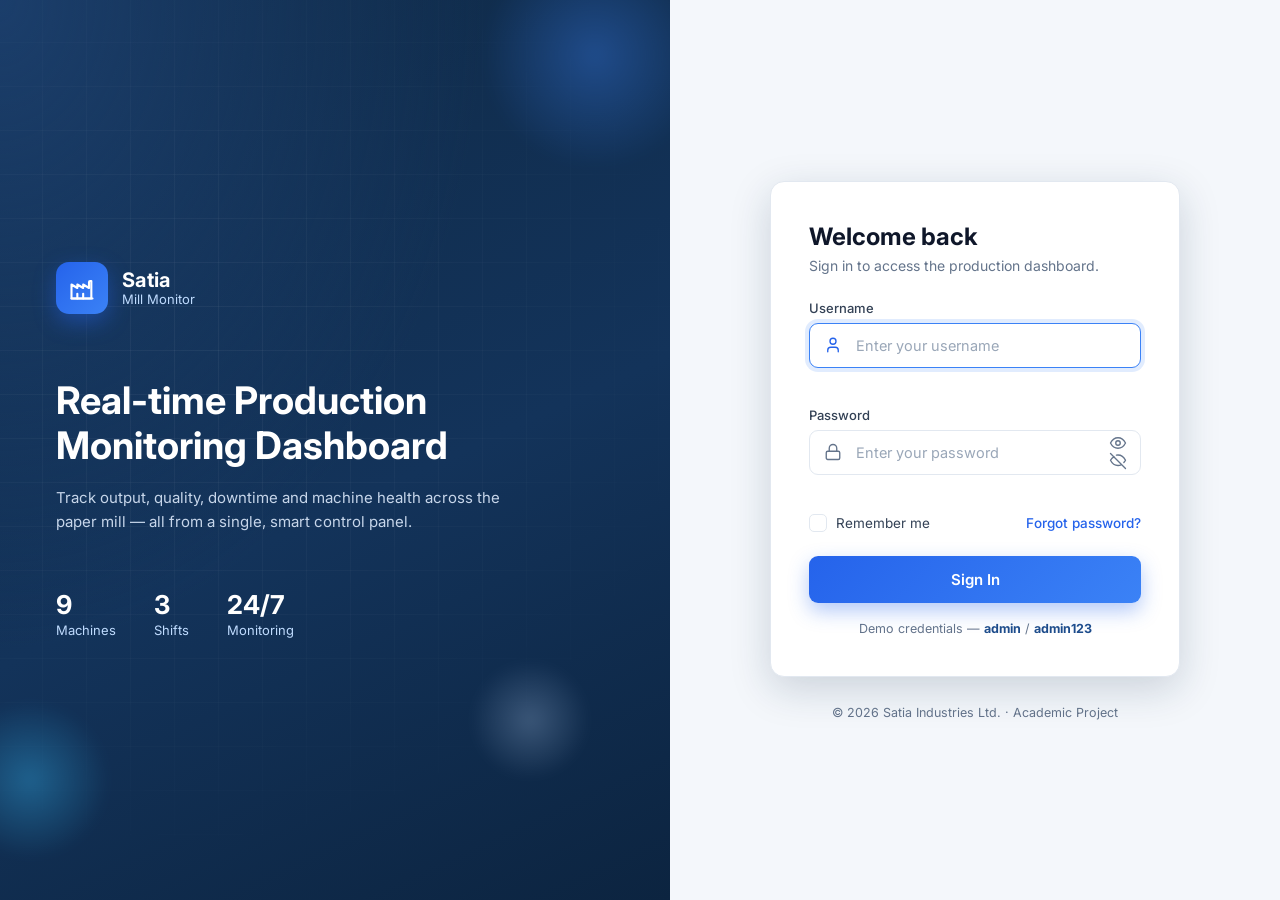
==== login/index.html @ e9e402b6 "Initial commit: Smart Paper Mill Production Monitoring Dashboard Full-stack academic / industrial-tr" ====
<!DOCTYPE html>
<html lang="en">
<head>
  <meta charset="UTF-8" />
  <meta name="viewport" content="width=device-width, initial-scale=1.0" />
  <meta name="description" content="Smart Paper Mill Production Monitoring Dashboard — Secure Login" />
  <title>Login · Smart Paper Mill Monitor</title>

  <!-- Inter font (degrades gracefully to system fonts if offline) -->
  <link rel="preconnect" href="https://fonts.googleapis.com" />
  <link rel="preconnect" href="https://fonts.gstatic.com" crossorigin />
  <link
    href="https://fonts.googleapis.com/css2?family=Inter:wght@400;500;600;700&display=swap"
    rel="stylesheet"
  />

  <link rel="stylesheet" href="style.css" />
  <link rel="stylesheet" href="../assets/theme.css" />
  <script src="../assets/theme.js"></script>
</head>
<body>
  <main class="login-wrapper">
    <!-- ============================================================= -->
    <!-- LEFT: Brand / Industrial panel                                -->
    <!-- ============================================================= -->
    <section class="brand-panel" aria-hidden="true">
      <!-- Animated blueprint grid + floating shapes -->
      <div class="blueprint-grid"></div>
      <span class="floating-shape shape-1"></span>
      <span class="floating-shape shape-2"></span>
      <span class="floating-shape shape-3"></span>

      <div class="brand-content">
        <!-- Logo placeholder (swap the SVG for your real logo) -->
        <div class="logo">
          <div class="logo-mark">
            <svg viewBox="0 0 24 24" width="28" height="28" fill="none"
                 stroke="currentColor" stroke-width="1.8"
                 stroke-linecap="round" stroke-linejoin="round">
              <path d="M3 21V9l5 3V9l5 3V9l5 3V7a1 1 0 0 1 1-1h1v15Z" />
              <path d="M3 21h18" />
              <path d="M8 21v-4" />
              <path d="M13 21v-4" />
            </svg>
          </div>
          <div class="logo-text">
            <strong>Satia</strong>
            <span>Mill Monitor</span>
          </div>
        </div>

        <div class="brand-copy">
          <h1>Real-time Production<br />Monitoring Dashboard</h1>
          <p>
            Track output, quality, downtime and machine health across the
            paper mill — all from a single, smart control panel.
          </p>
        </div>

        <ul class="brand-stats">
          <li><strong>9</strong><span>Machines</span></li>
          <li><strong>3</strong><span>Shifts</span></li>
          <li><strong>24/7</strong><span>Monitoring</span></li>
        </ul>
      </div>
    </section>

    <!-- ============================================================= -->
    <!-- RIGHT: Login form                                             -->
    <!-- ============================================================= -->
    <section class="form-panel">
      <div class="login-card">
        <!-- Compact logo shown on small screens when brand panel hides -->
        <div class="mobile-logo">
          <div class="logo-mark small">
            <svg viewBox="0 0 24 24" width="22" height="22" fill="none"
                 stroke="currentColor" stroke-width="1.8"
                 stroke-linecap="round" stroke-linejoin="round">
              <path d="M3 21V9l5 3V9l5 3V9l5 3V7a1 1 0 0 1 1-1h1v15Z" />
              <path d="M3 21h18" />
            </svg>
          </div>
          <span>Satia Mill Monitor</span>
        </div>

        <header class="card-header">
          <h2>Welcome back</h2>
          <p>Sign in to access the production dashboard.</p>
        </header>

        <!-- Global form-level message (errors / success) -->
        <div id="formMessage" class="form-message" role="alert" aria-live="polite"></div>

        <form id="loginForm" novalidate>
          <!-- Username -->
          <div class="field">
            <label for="username">Username</label>
            <div class="input-shell">
              <span class="input-icon" aria-hidden="true">
                <svg viewBox="0 0 24 24" width="18" height="18" fill="none"
                     stroke="currentColor" stroke-width="1.8"
                     stroke-linecap="round" stroke-linejoin="round">
                  <path d="M19 21v-2a4 4 0 0 0-4-4H9a4 4 0 0 0-4 4v2" />
                  <circle cx="12" cy="7" r="4" />
                </svg>
              </span>
              <input
                type="text"
                id="username"
                name="username"
                placeholder="Enter your username"
                autocomplete="username"
                required
              />
            </div>
            <small class="field-error" id="usernameError"></small>
          </div>

          <!-- Password -->
          <div class="field">
            <label for="password">Password</label>
            <div class="input-shell">
              <span class="input-icon" aria-hidden="true">
                <svg viewBox="0 0 24 24" width="18" height="18" fill="none"
                     stroke="currentColor" stroke-width="1.8"
                     stroke-linecap="round" stroke-linejoin="round">
                  <rect x="3" y="11" width="18" height="11" rx="2" />
                  <path d="M7 11V7a5 5 0 0 1 10 0v4" />
                </svg>
              </span>
              <input
                type="password"
                id="password"
                name="password"
                placeholder="Enter your password"
                autocomplete="current-password"
                required
              />
              <button type="button" class="toggle-password" id="togglePassword"
                      aria-label="Show password">
                <!-- eye -->
                <svg class="icon-eye" viewBox="0 0 24 24" width="18" height="18"
                     fill="none" stroke="currentColor" stroke-width="1.8"
                     stroke-linecap="round" stroke-linejoin="round">
                  <path d="M2 12s3.5-7 10-7 10 7 10 7-3.5 7-10 7-10-7-10-7Z" />
                  <circle cx="12" cy="12" r="3" />
                </svg>
                <!-- eye-off (hidden by default) -->
                <svg class="icon-eye-off" viewBox="0 0 24 24" width="18" height="18"
                     fill="none" stroke="currentColor" stroke-width="1.8"
                     stroke-linecap="round" stroke-linejoin="round" hidden>
                  <path d="M9.9 4.2A9.5 9.5 0 0 1 12 4c6.5 0 10 7 10 7a13.2 13.2 0 0 1-2.2 3" />
                  <path d="M6.6 6.6A13.2 13.2 0 0 0 2 11s3.5 7 10 7a9.5 9.5 0 0 0 4.1-.9" />
                  <path d="m2 2 20 20" />
                </svg>
              </button>
            </div>
            <small class="field-error" id="passwordError"></small>
          </div>

          <!-- Options row -->
          <div class="options-row">
            <label class="checkbox">
              <input type="checkbox" id="remember" name="remember" />
              <span class="checkmark"></span>
              Remember me
            </label>
            <a href="#" class="forgot-link">Forgot password?</a>
          </div>

          <!-- Submit -->
          <button type="submit" class="btn-login" id="loginBtn">
            <span class="btn-label">Sign In</span>
            <span class="btn-spinner" aria-hidden="true"></span>
          </button>

          <p class="demo-hint">
            Demo credentials — <strong>admin</strong> / <strong>admin123</strong>
          </p>
        </form>
      </div>

      <footer class="page-footer">
        &copy; 2026 Satia Industries Ltd. · Academic Project
      </footer>
    </section>
  </main>

  <script src="script.js"></script>
</body>
</html>
---- login/style.css ----
/* =================================================================
   Smart Paper Mill Production Monitoring Dashboard
   Login Page — Stylesheet
   Theme: Industrial · Modern · Blue & White · Professional
   ================================================================= */

/* ---------- Design tokens ---------- */
:root {
  /* Blues */
  --blue-900: #0f2a47;
  --blue-800: #13335a;
  --blue-700: #1e4d8c;
  --blue-600: #2563eb;
  --blue-500: #3b82f6;
  --blue-200: #bfdbfe;
  --blue-50:  #eff6ff;

  /* Neutrals */
  --white:      #ffffff;
  --bg:         #f4f7fb;
  --border:     #e2e8f0;
  --text-strong:#0f172a;
  --text-body:  #334155;
  --text-muted: #64748b;

  /* Status */
  --success: #16a34a;
  --danger:  #dc2626;

  /* System */
  --radius-card: 14px;
  --radius-input: 9px;
  --radius-btn: 9px;
  --shadow-card: 0 12px 40px rgba(15, 42, 71, 0.18);
  --shadow-soft: 0 1px 2px rgba(15, 42, 71, 0.06);
  --ease: cubic-bezier(0.4, 0, 0.2, 1);
  --font: "Inter", system-ui, -apple-system, "Segoe UI", Roboto, sans-serif;
}

/* ---------- Reset ---------- */
*,
*::before,
*::after { box-sizing: border-box; margin: 0; padding: 0; }

html, body { height: 100%; }

body {
  font-family: var(--font);
  color: var(--text-body);
  background: var(--bg);
  -webkit-font-smoothing: antialiased;
  text-rendering: optimizeLegibility;
}

/* ---------- Layout: split screen ---------- */
.login-wrapper {
  display: grid;
  grid-template-columns: 1.1fr 1fr;
  min-height: 100vh;
}

/* =================================================================
   LEFT — Brand / industrial panel
   ================================================================= */
.brand-panel {
  position: relative;
  overflow: hidden;
  display: flex;
  align-items: center;
  padding: 56px;
  color: var(--white);
  background:
    radial-gradient(120% 120% at 0% 0%, #1b3e6b 0%, transparent 60%),
    linear-gradient(155deg, var(--blue-900) 0%, var(--blue-800) 55%, #0c2440 100%);
}

/* Animated blueprint grid overlay */
.blueprint-grid {
  position: absolute;
  inset: -2px;
  background-image:
    linear-gradient(rgba(255, 255, 255, 0.05) 1px, transparent 1px),
    linear-gradient(90deg, rgba(255, 255, 255, 0.05) 1px, transparent 1px);
  background-size: 44px 44px;
  mask-image: radial-gradient(circle at 30% 40%, #000 0%, transparent 75%);
  animation: gridDrift 24s linear infinite;
}

@keyframes gridDrift {
  from { background-position: 0 0, 0 0; }
  to   { background-position: 44px 44px, 44px 44px; }
}

/* Floating soft shapes */
.floating-shape {
  position: absolute;
  border-radius: 50%;
  filter: blur(6px);
  opacity: 0.35;
  animation: float 9s ease-in-out infinite;
}
.shape-1 {
  width: 230px; height: 230px;
  top: -60px; right: -40px;
  background: radial-gradient(circle, var(--blue-500), transparent 70%);
}
.shape-2 {
  width: 160px; height: 160px;
  bottom: 40px; left: -50px;
  background: radial-gradient(circle, #38bdf8, transparent 70%);
  animation-delay: -3s;
}
.shape-3 {
  width: 120px; height: 120px;
  bottom: 120px; right: 80px;
  background: radial-gradient(circle, var(--blue-200), transparent 70%);
  animation-delay: -6s;
  opacity: 0.25;
}

@keyframes float {
  0%, 100% { transform: translateY(0) translateX(0); }
  50%      { transform: translateY(-26px) translateX(12px); }
}

/* Brand content */
.brand-content {
  position: relative;
  z-index: 2;
  max-width: 460px;
  animation: fadeUp 0.8s var(--ease) both;
}

.logo { display: flex; align-items: center; gap: 14px; margin-bottom: 64px; }

.logo-mark {
  width: 52px; height: 52px;
  display: grid; place-items: center;
  border-radius: 13px;
  color: var(--white);
  background: linear-gradient(135deg, var(--blue-600), var(--blue-500));
  box-shadow: 0 8px 22px rgba(37, 99, 235, 0.45);
}
.logo-mark.small {
  width: 40px; height: 40px;
  border-radius: 10px;
}

.logo-text { display: flex; flex-direction: column; line-height: 1.15; }
.logo-text strong { font-size: 20px; font-weight: 700; letter-spacing: 0.3px; }
.logo-text span { font-size: 13px; color: var(--blue-200); }

.brand-copy h1 {
  font-size: clamp(26px, 3vw, 38px);
  font-weight: 700;
  line-height: 1.18;
  margin-bottom: 18px;
}
.brand-copy p {
  font-size: 15px;
  line-height: 1.65;
  color: #c7d6ea;
}

.brand-stats {
  list-style: none;
  display: flex;
  gap: 38px;
  margin-top: 54px;
}
.brand-stats li { display: flex; flex-direction: column; }
.brand-stats strong { font-size: 26px; font-weight: 700; }
.brand-stats span { font-size: 13px; color: var(--blue-200); margin-top: 2px; }

/* =================================================================
   RIGHT — Form panel
   ================================================================= */
.form-panel {
  position: relative;
  display: flex;
  flex-direction: column;
  justify-content: center;
  align-items: center;
  padding: 40px 24px;
}

.login-card {
  width: 100%;
  max-width: 410px;
  background: var(--white);
  border: 1px solid var(--border);
  border-radius: var(--radius-card);
  box-shadow: var(--shadow-card);
  padding: 40px 38px;
  animation: fadeUp 0.7s var(--ease) 0.1s both;
}

/* Mobile-only logo (hidden on desktop where brand panel is visible) */
.mobile-logo {
  display: none;
  align-items: center;
  gap: 10px;
  margin-bottom: 26px;
  font-weight: 600;
  color: var(--text-strong);
}
.mobile-logo .logo-mark { box-shadow: 0 6px 16px rgba(37, 99, 235, 0.35); }

.card-header { margin-bottom: 26px; }
.card-header h2 {
  font-size: 24px;
  font-weight: 700;
  color: var(--text-strong);
  margin-bottom: 6px;
}
.card-header p { font-size: 14px; color: var(--text-muted); }

/* Global message bar */
.form-message {
  display: none;
  font-size: 13.5px;
  font-weight: 500;
  padding: 11px 14px;
  border-radius: var(--radius-input);
  margin-bottom: 18px;
}
.form-message.show { display: block; animation: shake 0.4s var(--ease); }
.form-message.error {
  color: var(--danger);
  background: #fef2f2;
  border: 1px solid #fecaca;
}
.form-message.success {
  color: var(--success);
  background: #ecfdf5;
  border: 1px solid #bbf7d0;
}

/* ---------- Fields ---------- */
.field { margin-bottom: 18px; }
.field label {
  display: block;
  font-size: 13px;
  font-weight: 500;
  color: var(--text-body);
  margin-bottom: 7px;
}

.input-shell {
  position: relative;
  display: flex;
  align-items: center;
  background: var(--white);
  border: 1.5px solid var(--border);
  border-radius: var(--radius-input);
  transition: border-color 0.2s var(--ease), box-shadow 0.2s var(--ease);
}
.input-shell:focus-within {
  border-color: var(--blue-500);
  box-shadow: 0 0 0 4px rgba(59, 130, 246, 0.15);
}
.input-shell.invalid {
  border-color: var(--danger);
  box-shadow: 0 0 0 4px rgba(220, 38, 38, 0.12);
}

.input-icon {
  display: grid;
  place-items: center;
  padding-left: 14px;
  color: var(--text-muted);
  transition: color 0.2s var(--ease);
}
.input-shell:focus-within .input-icon { color: var(--blue-600); }

.input-shell input {
  flex: 1;
  border: none;
  outline: none;
  background: transparent;
  font-family: inherit;
  font-size: 14.5px;
  color: var(--text-strong);
  padding: 13px 14px;
}
.input-shell input::placeholder { color: #9aa7b8; }

.toggle-password {
  display: grid;
  place-items: center;
  border: none;
  background: transparent;
  color: var(--text-muted);
  cursor: pointer;
  padding: 0 14px;
  height: 100%;
  transition: color 0.2s var(--ease);
}
.toggle-password:hover { color: var(--blue-600); }

.field-error {
  display: block;
  min-height: 16px;
  font-size: 12px;
  color: var(--danger);
  margin-top: 5px;
}

/* ---------- Options row ---------- */
.options-row {
  display: flex;
  align-items: center;
  justify-content: space-between;
  margin: 4px 0 24px;
}

.checkbox {
  display: flex;
  align-items: center;
  gap: 9px;
  font-size: 13.5px;
  color: var(--text-body);
  cursor: pointer;
  user-select: none;
}
.checkbox input { position: absolute; opacity: 0; width: 0; height: 0; }
.checkmark {
  width: 18px; height: 18px;
  border: 1.5px solid var(--border);
  border-radius: 5px;
  display: grid;
  place-items: center;
  transition: all 0.2s var(--ease);
}
.checkmark::after {
  content: "";
  width: 5px; height: 9px;
  border: solid var(--white);
  border-width: 0 2px 2px 0;
  transform: rotate(45deg) scale(0);
  transition: transform 0.18s var(--ease);
}
.checkbox input:checked + .checkmark {
  background: var(--blue-600);
  border-color: var(--blue-600);
}
.checkbox input:checked + .checkmark::after { transform: rotate(45deg) scale(1); }
.checkbox input:focus-visible + .checkmark {
  box-shadow: 0 0 0 4px rgba(59, 130, 246, 0.2);
}

.forgot-link {
  font-size: 13.5px;
  font-weight: 500;
  color: var(--blue-600);
  text-decoration: none;
  transition: color 0.2s var(--ease);
}
.forgot-link:hover { color: var(--blue-700); text-decoration: underline; }

/* ---------- Login button ---------- */
.btn-login {
  position: relative;
  width: 100%;
  border: none;
  border-radius: var(--radius-btn);
  background: linear-gradient(135deg, var(--blue-600), var(--blue-500));
  color: var(--white);
  font-family: inherit;
  font-size: 15px;
  font-weight: 600;
  padding: 14px;
  cursor: pointer;
  overflow: hidden;
  transition: transform 0.15s var(--ease), box-shadow 0.2s var(--ease), filter 0.2s var(--ease);
  box-shadow: 0 8px 20px rgba(37, 99, 235, 0.35);
}
.btn-login:hover { filter: brightness(1.05); box-shadow: 0 10px 26px rgba(37, 99, 235, 0.45); }
.btn-login:active { transform: translateY(1px) scale(0.99); }
.btn-login:focus-visible { outline: 3px solid rgba(59, 130, 246, 0.5); outline-offset: 2px; }

/* Loading state */
.btn-login.loading { pointer-events: none; }
.btn-login.loading .btn-label { opacity: 0; }
.btn-spinner {
  position: absolute;
  top: 50%; left: 50%;
  width: 20px; height: 20px;
  margin: -10px 0 0 -10px;
  border: 2.5px solid rgba(255, 255, 255, 0.4);
  border-top-color: var(--white);
  border-radius: 50%;
  opacity: 0;
  animation: spin 0.7s linear infinite;
}
.btn-login.loading .btn-spinner { opacity: 1; }

.demo-hint {
  margin-top: 18px;
  text-align: center;
  font-size: 12.5px;
  color: var(--text-muted);
}
.demo-hint strong { color: var(--blue-700); }

.page-footer {
  margin-top: 28px;
  font-size: 12.5px;
  color: var(--text-muted);
  text-align: center;
}

/* =================================================================
   Animations
   ================================================================= */
@keyframes fadeUp {
  from { opacity: 0; transform: translateY(18px); }
  to   { opacity: 1; transform: translateY(0); }
}
@keyframes spin { to { transform: rotate(360deg); } }
@keyframes shake {
  10%, 90% { transform: translateX(-1px); }
  20%, 80% { transform: translateX(2px); }
  30%, 50%, 70% { transform: translateX(-4px); }
  40%, 60% { transform: translateX(4px); }
}

/* =================================================================
   Responsive
   ================================================================= */

/* Tablet & below — hide brand panel, center the form */
@media (max-width: 880px) {
  .login-wrapper { grid-template-columns: 1fr; }
  .brand-panel { display: none; }
  .mobile-logo { display: flex; }
  .form-panel {
    background:
      radial-gradient(130% 80% at 50% 0%, #e7eef9 0%, transparent 60%),
      var(--bg);
  }
}

/* Phones */
@media (max-width: 420px) {
  .login-card { padding: 30px 22px; border-radius: 12px; }
  .card-header h2 { font-size: 21px; }
  .options-row { flex-wrap: wrap; gap: 12px; }
}

/* Reduced motion — respect accessibility preference */
@media (prefers-reduced-motion: reduce) {
  *, *::before, *::after {
    animation-duration: 0.001ms !important;
    animation-iteration-count: 1 !important;
    transition-duration: 0.001ms !important;
  }
}
---- assets/theme.css ----
/* =================================================================
   Smart Paper Mill Dashboard — Dark theme
   Applied when <html data-theme="dark"> is set (by assets/theme.js).
   Loaded AFTER each page's own stylesheet so these overrides win
   (:root[data-theme="dark"] has higher specificity than :root).
   ================================================================= */

:root[data-theme="dark"] {
  --bg:          #0b1220;   /* page background */
  --white:       #121d33;   /* cards / surfaces / topbar */
  --border:      #243049;
  --text-strong: #e8eef7;
  --text-body:   #c3d0e2;
  --text-muted:  #8597b3;
  --blue-50:     #16233c;   /* hover / subtle fills */
  --blue-200:    #30436a;
}

/* Smooth fade when toggling */
:root[data-theme="dark"] body,
:root[data-theme="dark"] .card,
:root[data-theme="dark"] .kpi-card,
:root[data-theme="dark"] .topbar,
:root[data-theme="dark"] .summary-chip,
:root[data-theme="dark"] .machine-card,
:root[data-theme="dark"] .alert-card { transition: background-color .25s ease, color .25s ease, border-color .25s ease; }

/* Hardcoded light surfaces that don't use the theme variables */
:root[data-theme="dark"] .data-table thead th { background: #16233c; color: var(--text-muted); border-color: var(--border); }
:root[data-theme="dark"] .data-table tbody tr:hover { background: #16233c; }
:root[data-theme="dark"] .metric { background: #16233c; border-color: var(--border); }
:root[data-theme="dark"] .a-chip { background: #16233c; border-color: var(--border); }
:root[data-theme="dark"] .eff-bar { background: #1c2a45; }
:root[data-theme="dark"] .field input:disabled { background: #0e1830; color: var(--text-muted); }
:root[data-theme="dark"] .snav-item:not(.active) { background: var(--white); }

/* Inputs / selects that hardcode a white background */
:root[data-theme="dark"] .filter-select,
:root[data-theme="dark"] .field input,
:root[data-theme="dark"] .field select,
:root[data-theme="dark"] .field textarea,
:root[data-theme="dark"] .search-box,
:root[data-theme="dark"] .icon-btn,
:root[data-theme="dark"] .row-btn,
:root[data-theme="dark"] .btn-ghost { background: var(--white); color: var(--text-strong); }
:root[data-theme="dark"] .search-box input { background: transparent; }

/* Subtle scrollbar in dark */
:root[data-theme="dark"] ::-webkit-scrollbar-thumb { background: #2a3a5a; }
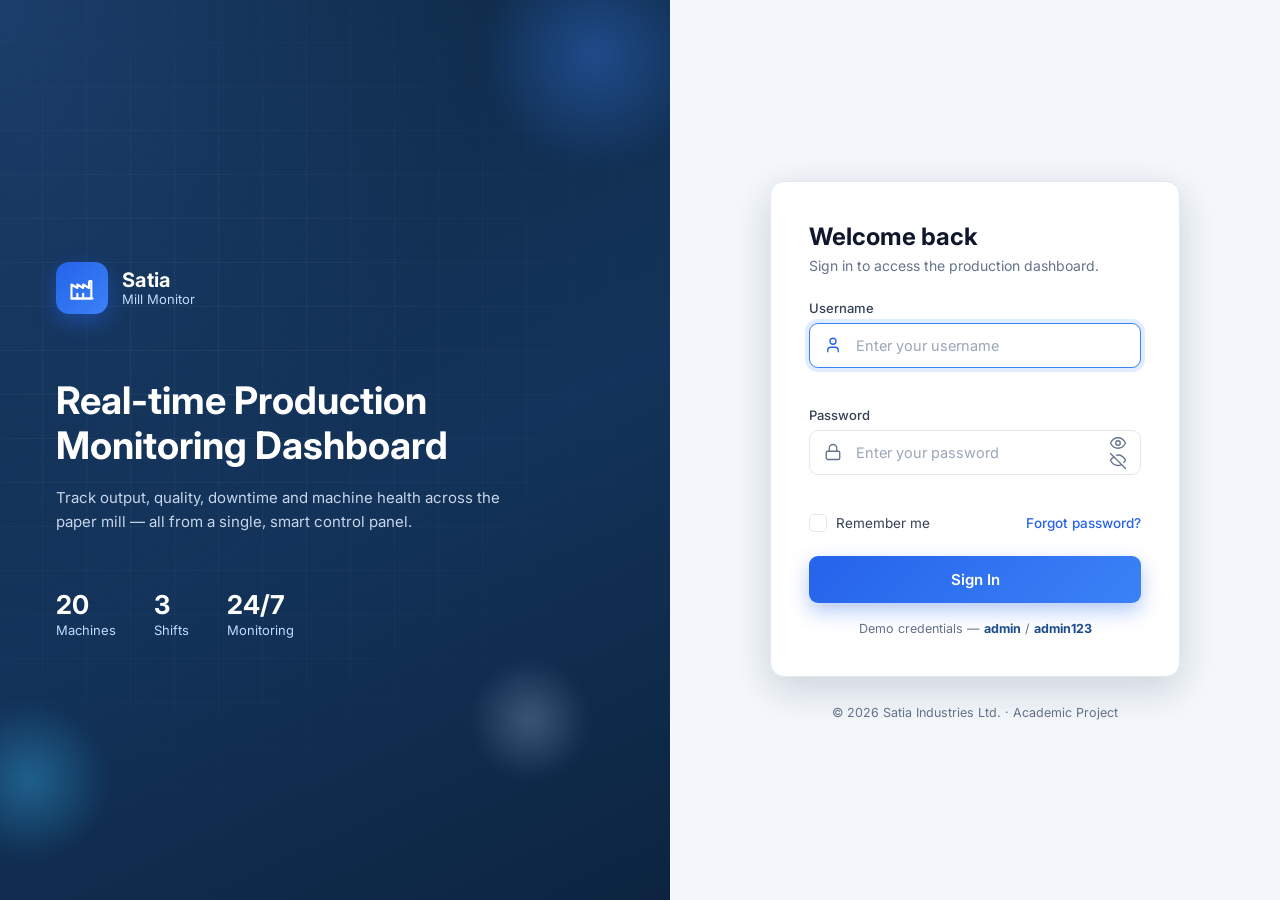
==== commit cdbd841a: "Fix review feedback: stale machine count and manual omissions - UI: correct stale "9 machines" -> "2" ====
--- a/login/index.html
+++ b/login/index.html
@@ -58,7 +58,7 @@
         </div>
 
         <ul class="brand-stats">
-          <li><strong>9</strong><span>Machines</span></li>
+          <li><strong>20</strong><span>Machines</span></li>
           <li><strong>3</strong><span>Shifts</span></li>
           <li><strong>24/7</strong><span>Monitoring</span></li>
         </ul>
